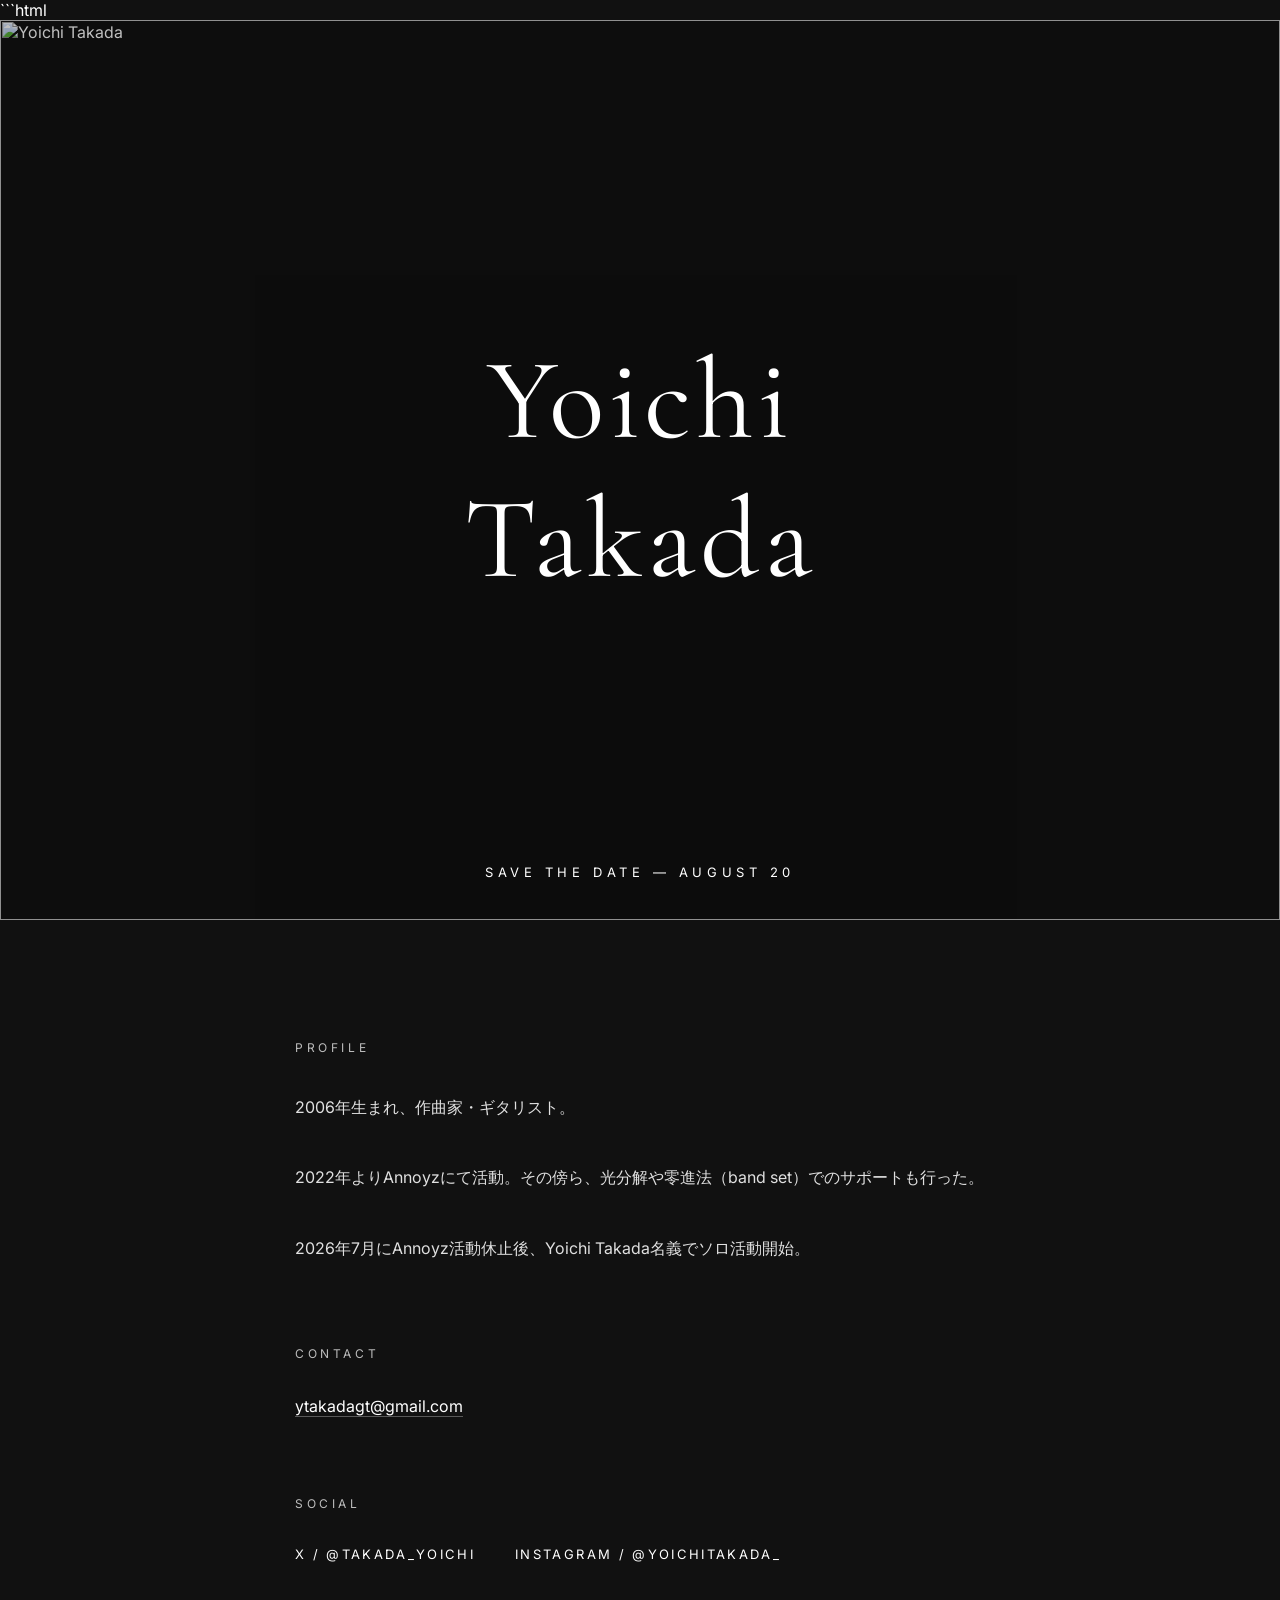
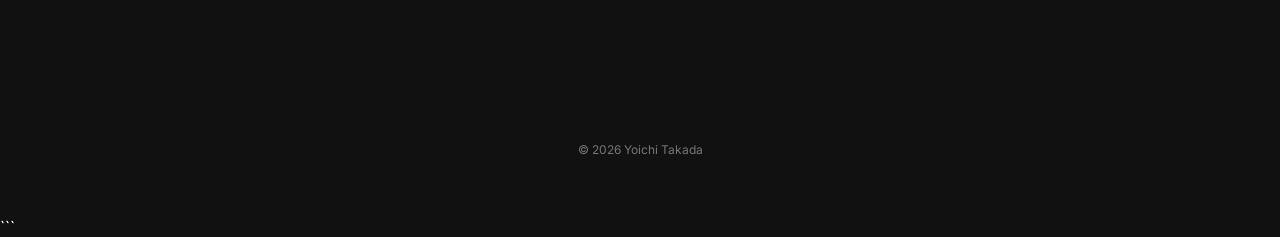
==== index.html @ 4ba884b1 "Update index.html" ====
```html
<!DOCTYPE html>
<html lang="ja">
<head>

<meta charset="UTF-8">
<meta name="viewport" content="width=device-width, initial-scale=1.0">

<title>Yoichi Takada</title>

<meta name="description" content="Yoichi Takada Official Website">

<link rel="preconnect" href="https://fonts.googleapis.com">
<link rel="preconnect" href="https://fonts.gstatic.com" crossorigin>

<link href="https://fonts.googleapis.com/css2?family=Cormorant+Garamond:wght@400;500&family=Inter:wght@300;400&display=swap" rel="stylesheet">

<style>

*{
    margin:0;
    padding:0;
    box-sizing:border-box;
}

html{
    scroll-behavior:smooth;
}

body{

    background:#111;
    color:#fff;
    font-family:"Inter",sans-serif;

}

/* ---------- HERO ---------- */

.hero{

    position:relative;
    width:100%;
    height:100vh;
    overflow:hidden;

}

.hero img{

    width:100%;
    height:100%;
    object-fit:cover;
    animation:zoom 20s linear forwards;

}

.hero::after{

    content:"";
    position:absolute;
    inset:0;
    background:rgba(0,0,0,.25);

}

.title{

    position:absolute;

    top:50%;
    left:50%;

    transform:translate(-50%,-50%);

    z-index:2;

    font-family:"Cormorant Garamond",serif;

    font-size:clamp(54px,9vw,120px);

    letter-spacing:.04em;

    text-align:center;

    font-weight:400;

}

.date{

    position:absolute;

    bottom:40px;
    left:50%;

    transform:translateX(-50%);

    z-index:2;

    font-size:13px;

    letter-spacing:.35em;

    text-transform:uppercase;

}

/* ---------- CONTENT ---------- */

.content{

    max-width:760px;

    margin:120px auto;

    padding:0 35px;

}

.section-title{

    font-size:12px;

    letter-spacing:.3em;

    text-transform:uppercase;

    margin-bottom:35px;

    color:#bdbdbd;

}

.bio{

    font-size:16px;

    line-height:2.2;

    color:#e0e0e0;

    margin-bottom:80px;

}

.contact{

    margin-bottom:80px;

}

.contact a{

    color:white;

    text-decoration:none;

    border-bottom:1px solid rgba(255,255,255,.3);

    transition:.3s;

}

.contact a:hover{

    border-color:white;

}

.social{

    display:flex;

    gap:40px;

    flex-wrap:wrap;

}

.social a{

    color:white;

    text-decoration:none;

    letter-spacing:.18em;

    text-transform:uppercase;

    font-size:13px;

    transition:.3s;

}

.social a:hover{

    opacity:.6;

}

footer{

    text-align:center;

    padding:60px 20px;

    color:#777;

    font-size:12px;

}

@keyframes zoom{

    from{

        transform:scale(1.05);

    }

    to{

        transform:scale(1);

    }

}

@media(max-width:768px){

.title{

    font-size:56px;

}

.bio{

    font-size:15px;

}

.social{

    flex-direction:column;

    gap:18px;

}

}

</style>

</head>

<body>

<section class="hero">

<img src="artist.jpg" alt="Yoichi Takada">

<div class="title">
Yoichi Takada
</div>

<div class="date">
SAVE THE DATE — AUGUST 20
</div>

</section>

<section class="content">

<div class="section-title">
PROFILE
</div>

<div class="bio">

2006年生まれ、作曲家・ギタリスト。<br><br>

2022年よりAnnoyzにて活動。その傍ら、光分解や零進法（band set）でのサポートも行った。<br><br>

2026年7月にAnnoyz活動休止後、Yoichi Takada名義でソロ活動開始。

</div>

<div class="section-title">
CONTACT
</div>

<div class="contact">

<a href="mailto:ytakadagt@gmail.com">
ytakadagt@gmail.com
</a>

</div>

<div class="section-title">
SOCIAL
</div>

<div class="social">

<a href="https://x.com/takada_yoichi" target="_blank">
X / @takada_yoichi
</a>

<a href="https://www.instagram.com/yoichitakada_?igshid=MzNlNGNkZWQ4Mg%3D%3D" target="_blank">
Instagram / @yoichitakada_
</a>

</div>

</section>

<footer>

© 2026 Yoichi Takada

</footer>

</body>
</html>
```
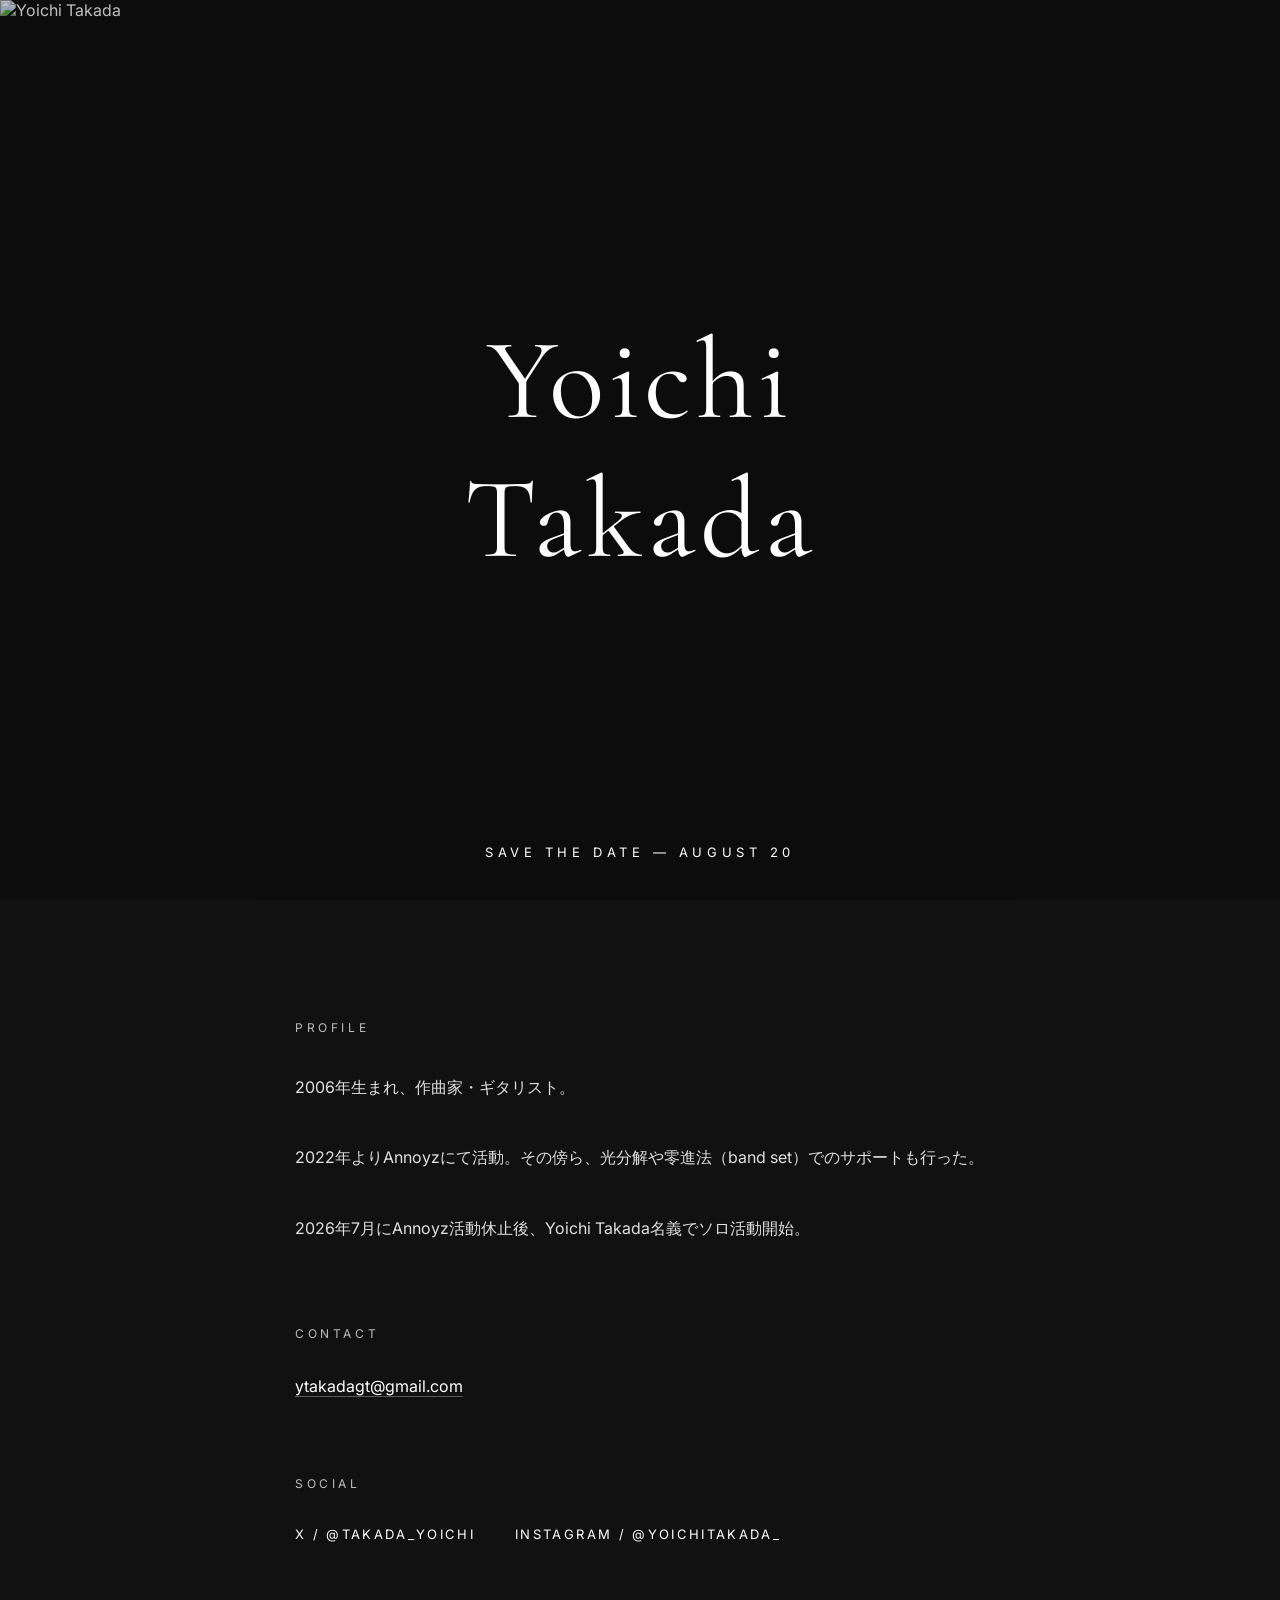
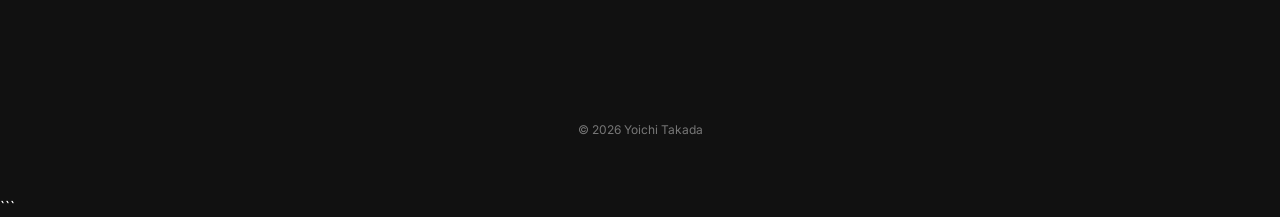
==== commit 42161402: "Fix HTML encoding issues in index.html" ====
--- a/index.html
+++ b/index.html
@@ -1,4 +1,3 @@
-```html
 <!DOCTYPE html>
 <html lang="ja">
 <head>
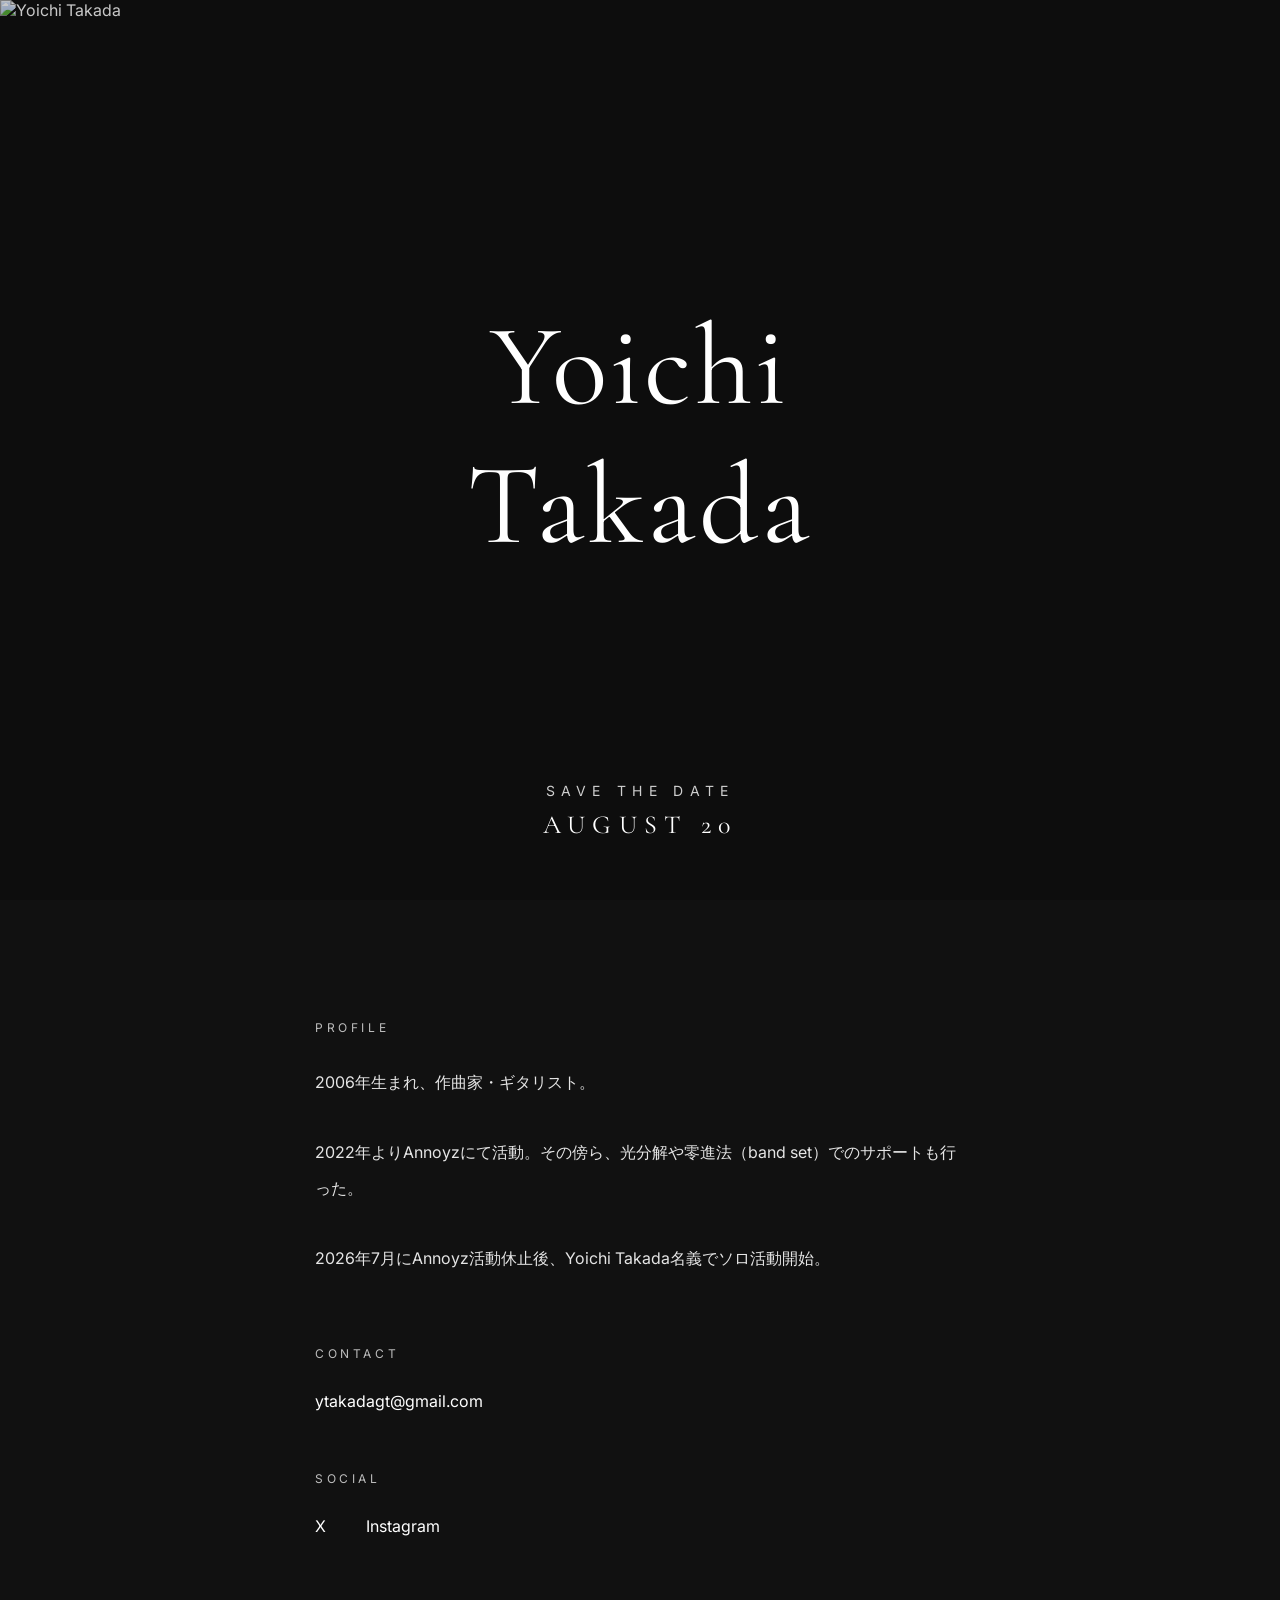
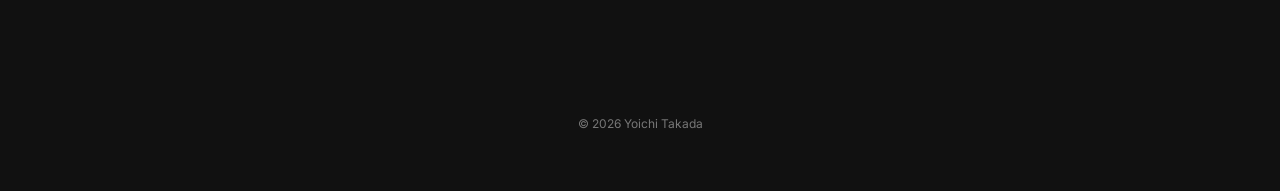
==== commit bf9c5f3d: "Revise index.html for layout and styling updates Updated the HTML structure and styles for the Yoich" ====
--- a/index.html
+++ b/index.html
@@ -27,41 +27,35 @@
 }
 
 body{
-
     background:#111;
     color:#fff;
     font-family:"Inter",sans-serif;
-
 }
 
 /* ---------- HERO ---------- */
 
 .hero{
-
     position:relative;
     width:100%;
     height:100vh;
     overflow:hidden;
-
 }
 
 .hero img{
-
     width:100%;
     height:100%;
     object-fit:cover;
-    animation:zoom 20s linear forwards;
-
+    animation:zoom 18s ease forwards;
 }
 
 .hero::after{
-
     content:"";
     position:absolute;
     inset:0;
-    background:rgba(0,0,0,.25);
-
-}
+    background:rgba(0,0,0,.22);
+}
+
+/* ---------- TITLE ---------- */
 
 .title{
 
@@ -70,159 +64,162 @@
     top:50%;
     left:50%;
 
-    transform:translate(-50%,-50%);
+    transform:translate(-50%,-55%);
 
     z-index:2;
 
     font-family:"Cormorant Garamond",serif;
 
-    font-size:clamp(54px,9vw,120px);
-
-    letter-spacing:.04em;
+    font-size:clamp(64px,9vw,140px);
+
+    font-weight:400;
+
+    letter-spacing:.03em;
 
     text-align:center;
 
+}
+
+/* ---------- SAVE THE DATE ---------- */
+
+.date{
+
+    position:absolute;
+
+    left:50%;
+
+    bottom:60px;
+
+    transform:translateX(-50%);
+
+    z-index:2;
+
+    text-align:center;
+
+    text-transform:uppercase;
+
+    color:white;
+
+}
+
+.date .save{
+
+    font-size:14px;
+
+    letter-spacing:.45em;
+
+    opacity:.8;
+
+}
+
+.date .day{
+
+    margin-top:10px;
+
+    font-size:26px;
+
+    letter-spacing:.28em;
+
+    font-family:"Cormorant Garamond",serif;
+
+}
+
+/* ---------- CONTENT ---------- */
+
+.content{
+
+    max-width:720px;
+
+    margin:120px auto;
+
+    padding:0 35px;
+
+}
+
+h2{
+
+    font-size:12px;
+
+    letter-spacing:.3em;
+
+    text-transform:uppercase;
+
+    margin-bottom:30px;
+
+    color:#bdbdbd;
+
     font-weight:400;
 
 }
 
-.date{
-
-    position:absolute;
-
-    bottom:40px;
-    left:50%;
-
-    transform:translateX(-50%);
-
-    z-index:2;
-
-    font-size:13px;
-
-    letter-spacing:.35em;
-
-    text-transform:uppercase;
-
-}
-
-/* ---------- CONTENT ---------- */
-
-.content{
-
-    max-width:760px;
-
-    margin:120px auto;
-
-    padding:0 35px;
-
-}
-
-.section-title{
+.bio{
+
+    font-size:16px;
+
+    line-height:2.2;
+
+    color:#e5e5e5;
+
+    margin-bottom:70px;
+
+}
+
+.contact{
+
+    margin-bottom:60px;
+
+}
+
+.contact a,
+.social a{
+
+    color:white;
+
+    text-decoration:none;
+
+    transition:.3s;
+
+}
+
+.contact a:hover,
+.social a:hover{
+
+    opacity:.6;
+
+}
+
+.social{
+
+    display:flex;
+
+    gap:40px;
+
+    flex-wrap:wrap;
+
+}
+
+footer{
+
+    text-align:center;
+
+    padding:60px;
+
+    color:#777;
 
     font-size:12px;
 
-    letter-spacing:.3em;
-
-    text-transform:uppercase;
-
-    margin-bottom:35px;
-
-    color:#bdbdbd;
-
-}
-
-.bio{
-
-    font-size:16px;
-
-    line-height:2.2;
-
-    color:#e0e0e0;
-
-    margin-bottom:80px;
-
-}
-
-.contact{
-
-    margin-bottom:80px;
-
-}
-
-.contact a{
-
-    color:white;
-
-    text-decoration:none;
-
-    border-bottom:1px solid rgba(255,255,255,.3);
-
-    transition:.3s;
-
-}
-
-.contact a:hover{
-
-    border-color:white;
-
-}
-
-.social{
-
-    display:flex;
-
-    gap:40px;
-
-    flex-wrap:wrap;
-
-}
-
-.social a{
-
-    color:white;
-
-    text-decoration:none;
-
-    letter-spacing:.18em;
-
-    text-transform:uppercase;
-
-    font-size:13px;
-
-    transition:.3s;
-
-}
-
-.social a:hover{
-
-    opacity:.6;
-
-}
-
-footer{
-
-    text-align:center;
-
-    padding:60px 20px;
-
-    color:#777;
-
-    font-size:12px;
-
-}
+}
+
+/* ---------- ANIMATION ---------- */
 
 @keyframes zoom{
 
     from{
-
         transform:scale(1.05);
-
     }
 
     to{
-
         transform:scale(1);
-
     }
 
 }
@@ -231,7 +228,19 @@
 
 .title{
 
-    font-size:56px;
+    font-size:58px;
+
+}
+
+.date .save{
+
+    font-size:11px;
+
+}
+
+.date .day{
+
+    font-size:22px;
 
 }
 
@@ -266,16 +275,22 @@
 </div>
 
 <div class="date">
-SAVE THE DATE — AUGUST 20
+
+<div class="save">
+SAVE THE DATE
+</div>
+
+<div class="day">
+AUGUST 20
+</div>
+
 </div>
 
 </section>
 
 <section class="content">
 
-<div class="section-title">
-PROFILE
-</div>
+<h2>PROFILE</h2>
 
 <div class="bio">
 
@@ -287,9 +302,7 @@
 
 </div>
 
-<div class="section-title">
-CONTACT
-</div>
+<h2>CONTACT</h2>
 
 <div class="contact">
 
@@ -299,18 +312,16 @@
 
 </div>
 
-<div class="section-title">
-SOCIAL
-</div>
+<h2>SOCIAL</h2>
 
 <div class="social">
 
 <a href="https://x.com/takada_yoichi" target="_blank">
-X / @takada_yoichi
+X
 </a>
 
 <a href="https://www.instagram.com/yoichitakada_?igshid=MzNlNGNkZWQ4Mg%3D%3D" target="_blank">
-Instagram / @yoichitakada_
+Instagram
 </a>
 
 </div>
@@ -325,4 +336,3 @@
 
 </body>
 </html>
-```
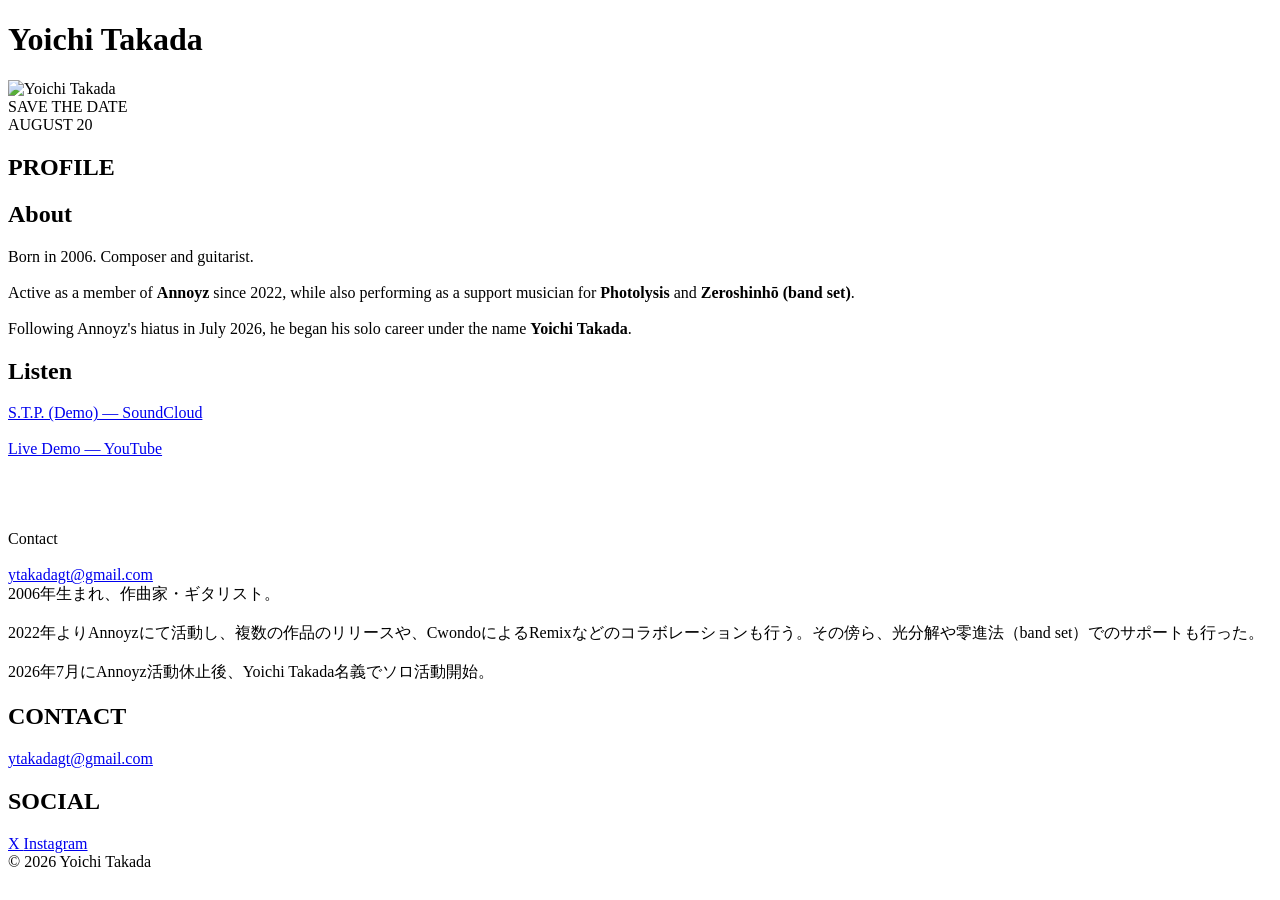
==== commit e672902a: "Revise index.html with English profile and new sections Updated the profile section with English con" ====
--- a/index.html
+++ b/index.html
@@ -1,5 +1,6 @@
 <!DOCTYPE html>
 <html lang="ja">
+
 <head>
 
 <meta charset="UTF-8">
@@ -7,274 +8,32 @@
 
 <title>Yoichi Takada</title>
 
-<meta name="description" content="Yoichi Takada Official Website">
+<meta name="description" content="Official Website">
 
 <link rel="preconnect" href="https://fonts.googleapis.com">
 <link rel="preconnect" href="https://fonts.gstatic.com" crossorigin>
 
 <link href="https://fonts.googleapis.com/css2?family=Cormorant+Garamond:wght@400;500&family=Inter:wght@300;400&display=swap" rel="stylesheet">
 
-<style>
-
-*{
-    margin:0;
-    padding:0;
-    box-sizing:border-box;
-}
-
-html{
-    scroll-behavior:smooth;
-}
-
-body{
-    background:#111;
-    color:#fff;
-    font-family:"Inter",sans-serif;
-}
-
-/* ---------- HERO ---------- */
-
-.hero{
-    position:relative;
-    width:100%;
-    height:100vh;
-    overflow:hidden;
-}
-
-.hero img{
-    width:100%;
-    height:100%;
-    object-fit:cover;
-    animation:zoom 18s ease forwards;
-}
-
-.hero::after{
-    content:"";
-    position:absolute;
-    inset:0;
-    background:rgba(0,0,0,.22);
-}
-
-/* ---------- TITLE ---------- */
-
-.title{
-
-    position:absolute;
-
-    top:50%;
-    left:50%;
-
-    transform:translate(-50%,-55%);
-
-    z-index:2;
-
-    font-family:"Cormorant Garamond",serif;
-
-    font-size:clamp(64px,9vw,140px);
-
-    font-weight:400;
-
-    letter-spacing:.03em;
-
-    text-align:center;
-
-}
-
-/* ---------- SAVE THE DATE ---------- */
-
-.date{
-
-    position:absolute;
-
-    left:50%;
-
-    bottom:60px;
-
-    transform:translateX(-50%);
-
-    z-index:2;
-
-    text-align:center;
-
-    text-transform:uppercase;
-
-    color:white;
-
-}
-
-.date .save{
-
-    font-size:14px;
-
-    letter-spacing:.45em;
-
-    opacity:.8;
-
-}
-
-.date .day{
-
-    margin-top:10px;
-
-    font-size:26px;
-
-    letter-spacing:.28em;
-
-    font-family:"Cormorant Garamond",serif;
-
-}
-
-/* ---------- CONTENT ---------- */
-
-.content{
-
-    max-width:720px;
-
-    margin:120px auto;
-
-    padding:0 35px;
-
-}
-
-h2{
-
-    font-size:12px;
-
-    letter-spacing:.3em;
-
-    text-transform:uppercase;
-
-    margin-bottom:30px;
-
-    color:#bdbdbd;
-
-    font-weight:400;
-
-}
-
-.bio{
-
-    font-size:16px;
-
-    line-height:2.2;
-
-    color:#e5e5e5;
-
-    margin-bottom:70px;
-
-}
-
-.contact{
-
-    margin-bottom:60px;
-
-}
-
-.contact a,
-.social a{
-
-    color:white;
-
-    text-decoration:none;
-
-    transition:.3s;
-
-}
-
-.contact a:hover,
-.social a:hover{
-
-    opacity:.6;
-
-}
-
-.social{
-
-    display:flex;
-
-    gap:40px;
-
-    flex-wrap:wrap;
-
-}
-
-footer{
-
-    text-align:center;
-
-    padding:60px;
-
-    color:#777;
-
-    font-size:12px;
-
-}
-
-/* ---------- ANIMATION ---------- */
-
-@keyframes zoom{
-
-    from{
-        transform:scale(1.05);
-    }
-
-    to{
-        transform:scale(1);
-    }
-
-}
-
-@media(max-width:768px){
-
-.title{
-
-    font-size:58px;
-
-}
-
-.date .save{
-
-    font-size:11px;
-
-}
-
-.date .day{
-
-    font-size:22px;
-
-}
-
-.bio{
-
-    font-size:15px;
-
-}
-
-.social{
-
-    flex-direction:column;
-
-    gap:18px;
-
-}
-
-}
-
-</style>
+<link rel="stylesheet" href="style.css">
 
 </head>
 
 <body>
 
+<header>
+
+<h1>Yoichi Takada</h1>
+
+</header>
+
 <section class="hero">
 
 <img src="artist.jpg" alt="Yoichi Takada">
 
-<div class="title">
-Yoichi Takada
-</div>
+</section>
 
-<div class="date">
+<section class="announcement">
 
 <div class="save">
 SAVE THE DATE
@@ -284,33 +43,79 @@
 AUGUST 20
 </div>
 
-</div>
-
 </section>
 
 <section class="content">
 
 <h2>PROFILE</h2>
 
-<div class="bio">
+<p>
+  
+<section class="about">
 
+    <h2>About</h2>
+
+    <p>
+        Born in 2006. Composer and guitarist.<br><br>
+
+        Active as a member of <strong>Annoyz</strong> since 2022,
+        while also performing as a support musician for
+        <strong>Photolysis</strong> and
+        <strong>Zeroshinhō (band set)</strong>.<br><br>
+
+        Following Annoyz's hiatus in July 2026,
+        he began his solo career under the name
+        <strong>Yoichi Takada</strong>.
+    </p>
+
+    <h2>Listen</h2>
+
+    <div class="contact">
+
+        <a href="https://soundcloud.com/gtkyv4ghlfkr/s-t-p-demo?si=6cf0190f901647ad8d19c75498f83e5d&utm_source=clipboard&utm_medium=text&utm_campaign=social_sharing" target="_blank">
+            S.T.P. (Demo) — SoundCloud
+        </a>
+
+        <br><br>
+
+        <a href="https://youtu.be/60GhlmICBAw?si=MlDs007wc3rAFkXS" target="_blank">
+            Live Demo — YouTube
+        </a>
+
+    </div>
+
+    <br><br><br><br>
+
+    <div class="contact">
+
+        Contact
+
+        <br><br>
+
+        <a href="mailto:ytakadagt@gmail.com">
+            ytakadagt@gmail.com
+        </a>
+
+    </div>
+
+</section>
 2006年生まれ、作曲家・ギタリスト。<br><br>
-
-2022年よりAnnoyzにて活動。その傍ら、光分解や零進法（band set）でのサポートも行った。<br><br>
-
+2022年よりAnnoyzにて活動し、複数の作品のリリースや、CwondoによるRemixなどのコラボレーションも行う。その傍ら、光分解や零進法（band set）でのサポートも行った。<br><br>
 2026年7月にAnnoyz活動休止後、Yoichi Takada名義でソロ活動開始。
 
-</div>
+</p>
 
 <h2>CONTACT</h2>
 
-<div class="contact">
+<p>
 
 <a href="mailto:ytakadagt@gmail.com">
+
 ytakadagt@gmail.com
+
 </a>
 
-</div>
+</p>
 
 <h2>SOCIAL</h2>
 
@@ -320,7 +125,7 @@
 X
 </a>
 
-<a href="https://www.instagram.com/yoichitakada_?igshid=MzNlNGNkZWQ4Mg%3D%3D" target="_blank">
+<a href="https://www.instagram.com/yoichitakada_" target="_blank">
 Instagram
 </a>
 
@@ -335,4 +140,5 @@
 </footer>
 
 </body>
+
 </html>
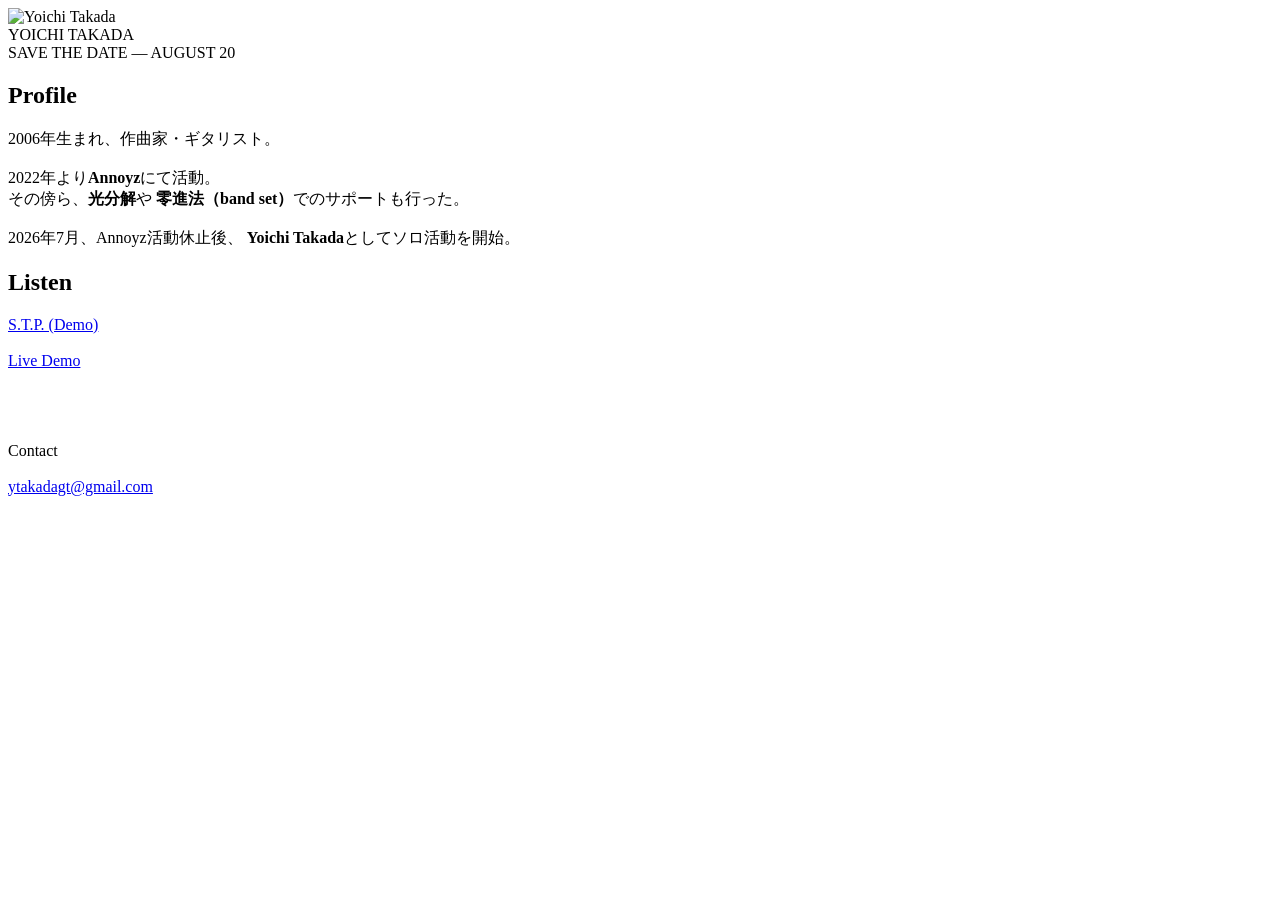
==== commit 415453f3: "Revise index.html with updated content and layout Updated the content and structure of the index.htm" ====
--- a/index.html
+++ b/index.html
@@ -8,12 +8,12 @@
 
 <title>Yoichi Takada</title>
 
-<meta name="description" content="Official Website">
+<meta name="description" content="Official website of Yoichi Takada">
 
 <link rel="preconnect" href="https://fonts.googleapis.com">
 <link rel="preconnect" href="https://fonts.gstatic.com" crossorigin>
 
-<link href="https://fonts.googleapis.com/css2?family=Cormorant+Garamond:wght@400;500&family=Inter:wght@300;400&display=swap" rel="stylesheet">
+<link href="https://fonts.googleapis.com/css2?family=Inter:wght@300;400&display=swap" rel="stylesheet">
 
 <link rel="stylesheet" href="style.css">
 
@@ -21,51 +21,35 @@
 
 <body>
 
-<header>
-
-<h1>Yoichi Takada</h1>
-
-</header>
-
 <section class="hero">
 
-<img src="artist.jpg" alt="Yoichi Takada">
+    <img src="artist.jpg" alt="Yoichi Takada">
+
+    <div class="overlay"></div>
+
+    <div class="name">
+        YOICHI TAKADA
+    </div>
+
+    <div class="date">
+        SAVE THE DATE — AUGUST 20
+    </div>
 
 </section>
 
-<section class="announcement">
-
-<div class="save">
-SAVE THE DATE
-</div>
-
-<div class="day">
-AUGUST 20
-</div>
-
-</section>
-
-<section class="content">
-
-<h2>PROFILE</h2>
-
-<p>
-  
 <section class="about">
 
-    <h2>About</h2>
+    <h2>Profile</h2>
 
     <p>
-        Born in 2006. Composer and guitarist.<br><br>
+        2006年生まれ、作曲家・ギタリスト。<br><br>
 
-        Active as a member of <strong>Annoyz</strong> since 2022,
-        while also performing as a support musician for
-        <strong>Photolysis</strong> and
-        <strong>Zeroshinhō (band set)</strong>.<br><br>
+        2022年より<strong>Annoyz</strong>にて活動。<br>
+        その傍ら、<strong>光分解</strong>や
+        <strong>零進法（band set）</strong>でのサポートも行った。<br><br>
 
-        Following Annoyz's hiatus in July 2026,
-        he began his solo career under the name
-        <strong>Yoichi Takada</strong>.
+        2026年7月、Annoyz活動休止後、
+        <strong>Yoichi Takada</strong>としてソロ活動を開始。
     </p>
 
     <h2>Listen</h2>
@@ -73,13 +57,13 @@
     <div class="contact">
 
         <a href="https://soundcloud.com/gtkyv4ghlfkr/s-t-p-demo?si=6cf0190f901647ad8d19c75498f83e5d&utm_source=clipboard&utm_medium=text&utm_campaign=social_sharing" target="_blank">
-            S.T.P. (Demo) — SoundCloud
+            S.T.P. (Demo)
         </a>
 
         <br><br>
 
         <a href="https://youtu.be/60GhlmICBAw?si=MlDs007wc3rAFkXS" target="_blank">
-            Live Demo — YouTube
+            Live Demo
         </a>
 
     </div>
@@ -99,45 +83,6 @@
     </div>
 
 </section>
-2006年生まれ、作曲家・ギタリスト。<br><br>
-2022年よりAnnoyzにて活動し、複数の作品のリリースや、CwondoによるRemixなどのコラボレーションも行う。その傍ら、光分解や零進法（band set）でのサポートも行った。<br><br>
-2026年7月にAnnoyz活動休止後、Yoichi Takada名義でソロ活動開始。
-
-</p>
-
-<h2>CONTACT</h2>
-
-<p>
-
-<a href="mailto:ytakadagt@gmail.com">
-
-ytakadagt@gmail.com
-
-</a>
-
-</p>
-
-<h2>SOCIAL</h2>
-
-<div class="social">
-
-<a href="https://x.com/takada_yoichi" target="_blank">
-X
-</a>
-
-<a href="https://www.instagram.com/yoichitakada_" target="_blank">
-Instagram
-</a>
-
-</div>
-
-</section>
-
-<footer>
-
-© 2026 Yoichi Takada
-
-</footer>
 
 </body>
 
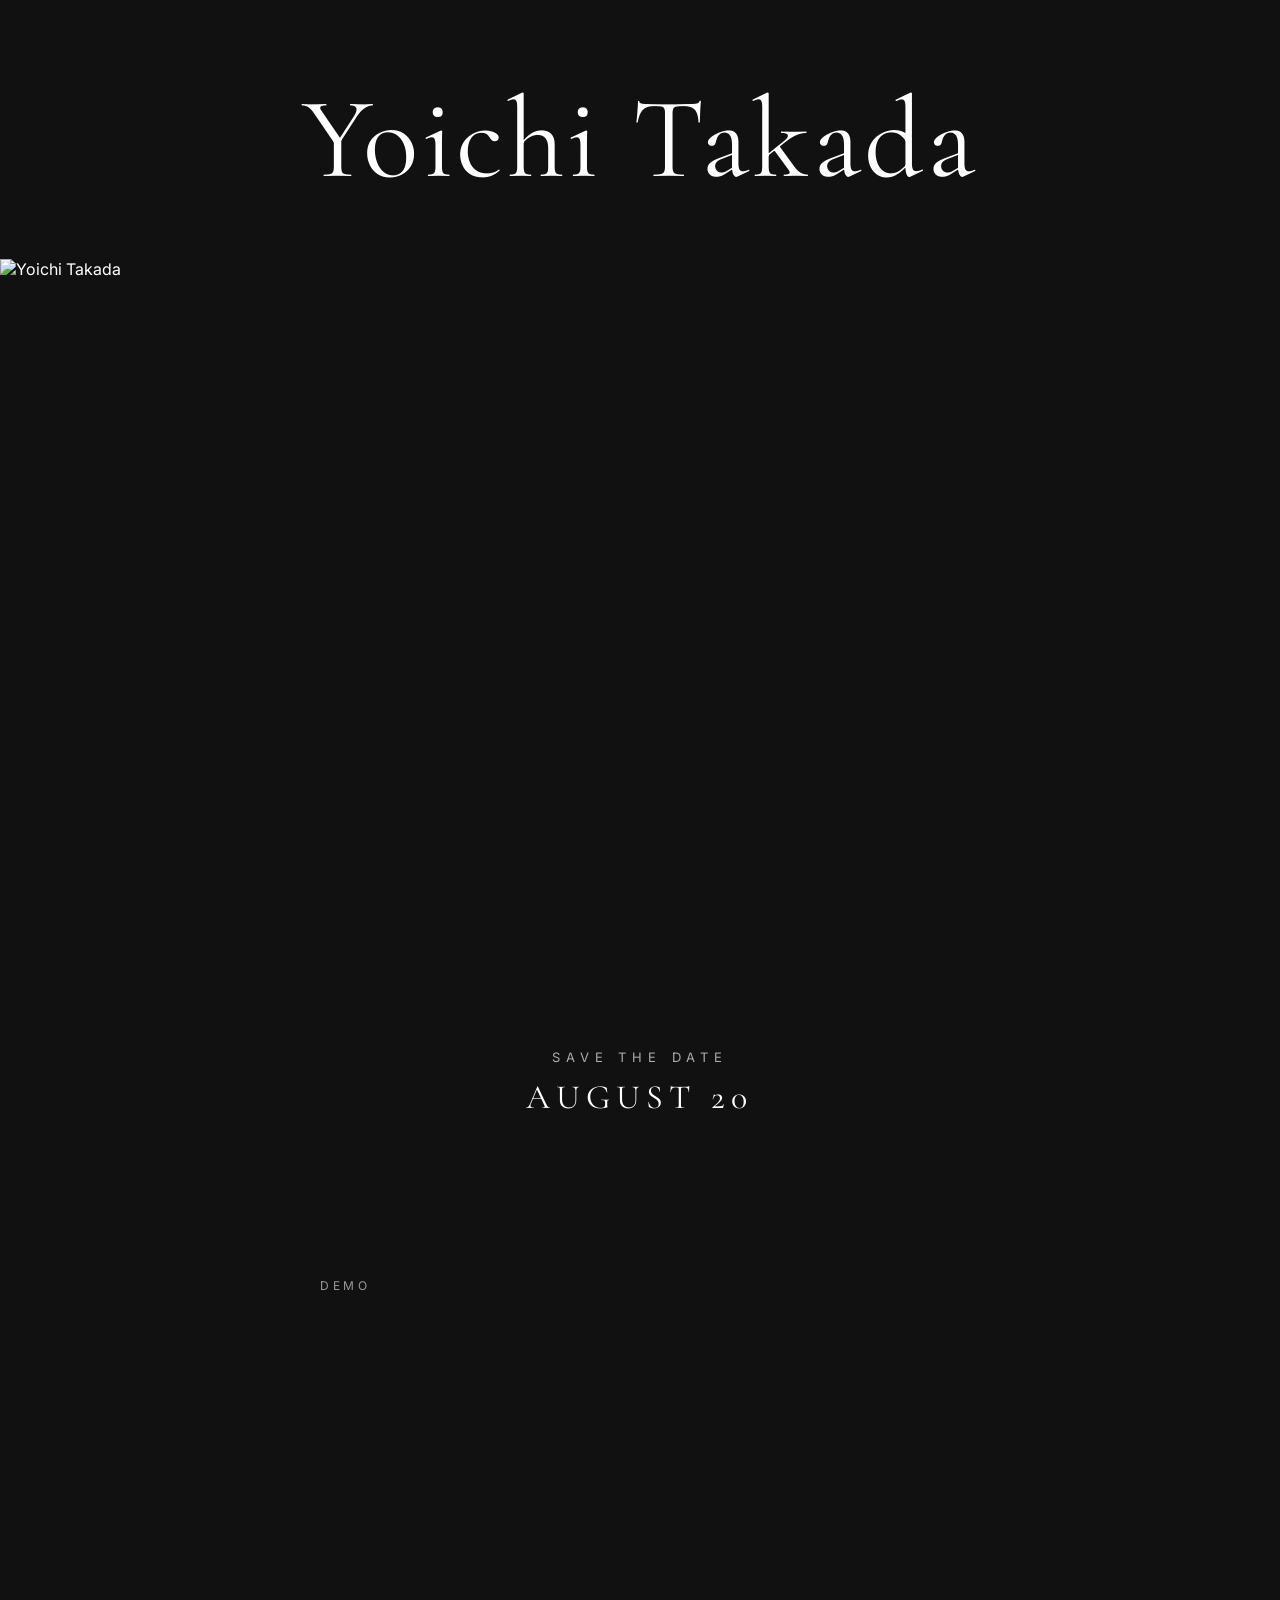
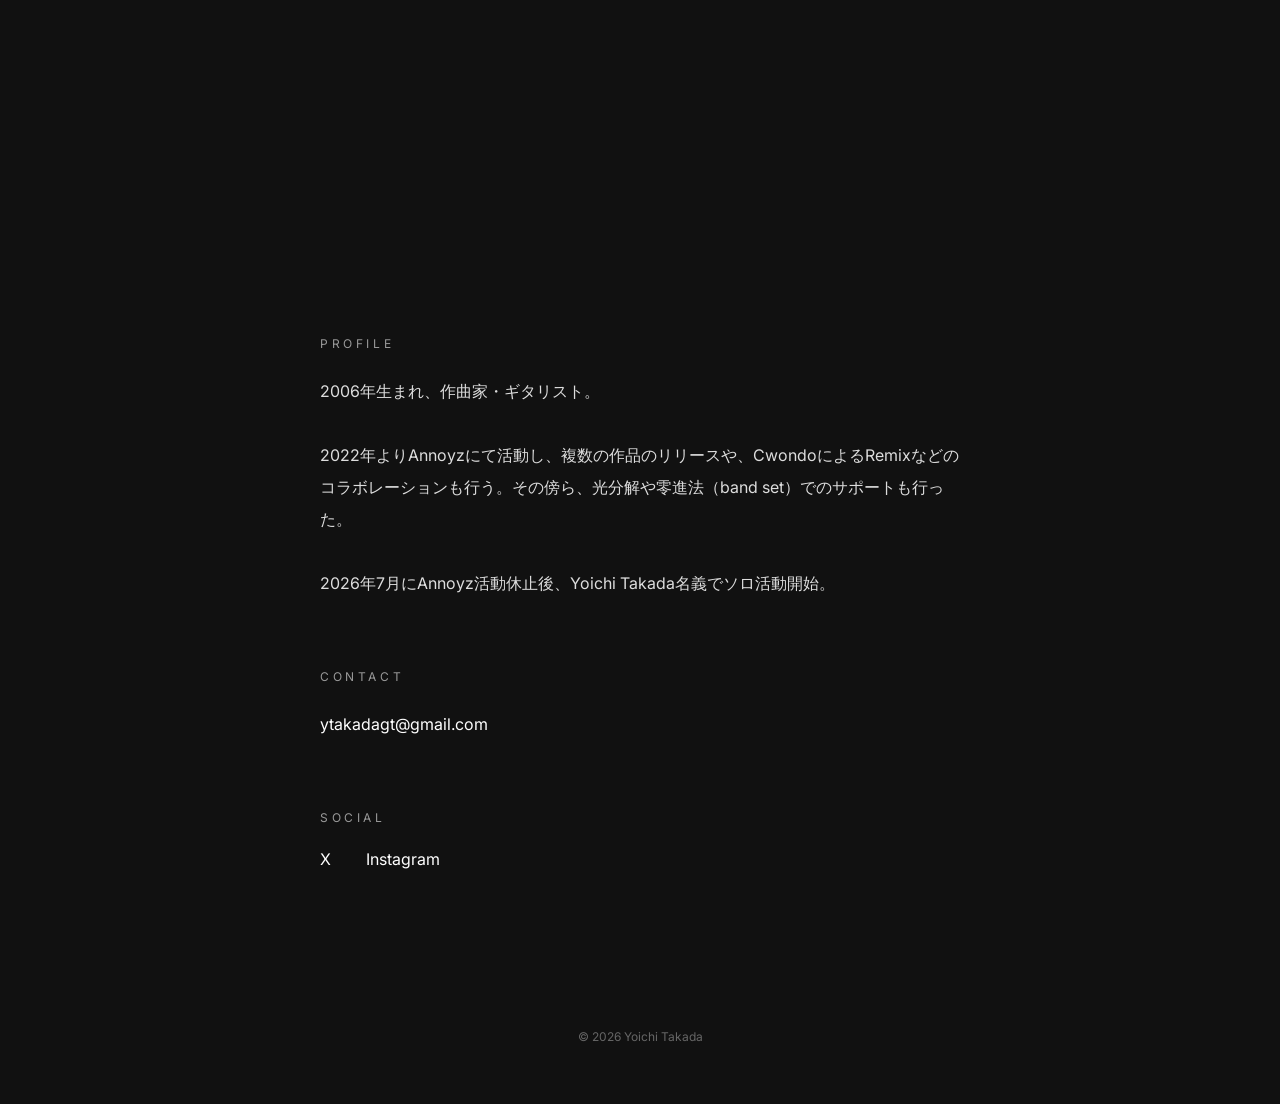
==== commit c819a5ed: "Rename index (3).html to index.html" ====
--- a/index.html
+++ b/index.html
@@ -1,89 +1,110 @@
-<!DOCTYPE html>
-<html lang="ja">
-
-<head>
-
-<meta charset="UTF-8">
-<meta name="viewport" content="width=device-width, initial-scale=1.0">
-
-<title>Yoichi Takada</title>
-
-<meta name="description" content="Official website of Yoichi Takada">
-
-<link rel="preconnect" href="https://fonts.googleapis.com">
-<link rel="preconnect" href="https://fonts.gstatic.com" crossorigin>
-
-<link href="https://fonts.googleapis.com/css2?family=Inter:wght@300;400&display=swap" rel="stylesheet">
-
-<link rel="stylesheet" href="style.css">
-
-</head>
-
-<body>
-
-<section class="hero">
-
-    <img src="artist.jpg" alt="Yoichi Takada">
-
-    <div class="overlay"></div>
-
-    <div class="name">
-        YOICHI TAKADA
-    </div>
-
-    <div class="date">
-        SAVE THE DATE — AUGUST 20
-    </div>
-
-</section>
-
-<section class="about">
-
-    <h2>Profile</h2>
-
-    <p>
-        2006年生まれ、作曲家・ギタリスト。<br><br>
-
-        2022年より<strong>Annoyz</strong>にて活動。<br>
-        その傍ら、<strong>光分解</strong>や
-        <strong>零進法（band set）</strong>でのサポートも行った。<br><br>
-
-        2026年7月、Annoyz活動休止後、
-        <strong>Yoichi Takada</strong>としてソロ活動を開始。
-    </p>
-
-    <h2>Listen</h2>
-
-    <div class="contact">
-
-        <a href="https://soundcloud.com/gtkyv4ghlfkr/s-t-p-demo?si=6cf0190f901647ad8d19c75498f83e5d&utm_source=clipboard&utm_medium=text&utm_campaign=social_sharing" target="_blank">
-            S.T.P. (Demo)
-        </a>
-
-        <br><br>
-
-        <a href="https://youtu.be/60GhlmICBAw?si=MlDs007wc3rAFkXS" target="_blank">
-            Live Demo
-        </a>
-
-    </div>
-
-    <br><br><br><br>
-
-    <div class="contact">
-
-        Contact
-
-        <br><br>
-
-        <a href="mailto:ytakadagt@gmail.com">
-            ytakadagt@gmail.com
-        </a>
-
-    </div>
-
-</section>
-
-</body>
-
-</html>
+<!DOCTYPE html>
+<html lang="ja">
+
+<head>
+
+<meta charset="UTF-8">
+<meta name="viewport" content="width=device-width, initial-scale=1.0">
+
+<title>Yoichi Takada</title>
+
+<meta name="description" content="Official Website">
+
+<link rel="preconnect" href="https://fonts.googleapis.com">
+<link rel="preconnect" href="https://fonts.gstatic.com" crossorigin>
+
+<link href="https://fonts.googleapis.com/css2?family=Cormorant+Garamond:wght@400;500&family=Inter:wght@300;400&display=swap" rel="stylesheet">
+
+<link rel="stylesheet" href="style.css">
+
+</head>
+
+<body>
+
+<header>
+
+<h1>Yoichi Takada</h1>
+
+</header>
+
+<section class="hero">
+
+<img src="artist.jpg" alt="Yoichi Takada">
+
+</section>
+
+<section class="announcement">
+
+<div class="save">
+SAVE THE DATE
+</div>
+
+<div class="day">
+AUGUST 20
+</div>
+
+</section>
+
+<section class="content">
+
+<h2>DEMO</h2>
+
+<div class="demo-container">
+
+<div class="soundcloud-player">
+<iframe width="100%" height="166" scrolling="no" frameborder="no" allow="autoplay" src="https://w.soundcloud.com/player/?url=https%3A%2F%2Fsoundcloud.com%2Fgtkyv4ghlfkr%2Fs-t-p-demo&color=%23ffffff&auto_play=false&hide_related=false&show_comments=true&show_user=true&show_reposts=false&show_teaser=true"></iframe>
+</div>
+
+<div class="youtube-player">
+<iframe width="100%" height="315" src="https://www.youtube.com/embed/60GhlmICBAw?si=C2VjLHRSBsSWQj7h" title="YouTube video player" frameborder="0" allow="accelerometer; autoplay; clipboard-write; encrypted-media; gyroscope; picture-in-picture; web-share" referrerpolicy="strict-origin-when-cross-origin" allowfullscreen></iframe>
+</div>
+
+</div>
+
+<h2>PROFILE</h2>
+
+<p>
+
+2006年生まれ、作曲家・ギタリスト。<br><br>
+2022年よりAnnoyzにて活動し、複数の作品のリリースや、CwondoによるRemixなどのコラボレーションも行う。その傍ら、光分解や零進法（band set）でのサポートも行った。<br><br>
+2026年7月にAnnoyz活動休止後、Yoichi Takada名義でソロ活動開始。
+
+</p>
+
+<h2>CONTACT</h2>
+
+<p>
+
+<a href="mailto:ytakadagt@gmail.com">
+
+ytakadagt@gmail.com
+
+</a>
+
+</p>
+
+<h2>SOCIAL</h2>
+
+<div class="social">
+
+<a href="https://x.com/takada_yoichi" target="_blank">
+X
+</a>
+
+<a href="https://www.instagram.com/yoichitakada_" target="_blank">
+Instagram
+</a>
+
+</div>
+
+</section>
+
+<footer>
+
+© 2026 Yoichi Takada
+
+</footer>
+
+</body>
+
+</html>
--- a/style.css
+++ b/style.css
@@ -0,0 +1,200 @@
+*{
+    margin:0;
+    padding:0;
+    box-sizing:border-box;
+}
+
+body{
+
+    background:#111;
+
+    color:#fff;
+
+    font-family:"Inter",sans-serif;
+
+}
+
+header{
+
+    padding:70px 20px 50px;
+
+    text-align:center;
+
+}
+
+h1{
+
+    font-family:"Cormorant Garamond",serif;
+
+    font-size:clamp(56px,9vw,120px);
+
+    font-weight:400;
+
+    letter-spacing:.03em;
+
+}
+
+.hero{
+
+    width:100%;
+
+}
+
+.hero img{
+
+    display:block;
+
+    width:100%;
+
+    height:80vh;
+
+    object-fit:cover;
+
+}
+
+.announcement{
+
+    text-align:center;
+
+    padding:70px 20px 90px;
+
+}
+
+.save{
+
+    font-size:13px;
+
+    letter-spacing:.45em;
+
+    text-transform:uppercase;
+
+    opacity:.65;
+
+}
+
+.day{
+
+    margin-top:12px;
+
+    font-family:"Cormorant Garamond",serif;
+
+    font-size:34px;
+
+    letter-spacing:.18em;
+
+}
+
+.content{
+
+    max-width:700px;
+
+    margin:auto;
+
+    padding:0 30px 100px;
+
+}
+
+h2{
+
+    font-size:12px;
+
+    letter-spacing:.3em;
+
+    font-weight:400;
+
+    color:#999;
+
+    margin-bottom:24px;
+
+    margin-top:70px;
+
+}
+
+p{
+
+    font-size:16px;
+
+    line-height:2;
+
+    color:#ddd;
+
+}
+
+a{
+
+    color:white;
+
+    text-decoration:none;
+
+}
+
+a:hover{
+
+    opacity:.6;
+
+}
+
+.social{
+
+    display:flex;
+
+    gap:35px;
+
+    margin-top:20px;
+
+}
+
+footer{
+
+    text-align:center;
+
+    padding:60px;
+
+    color:#666;
+
+    font-size:12px;
+
+}
+
+@media(max-width:768px){
+
+h1{
+
+    font-size:60px;
+
+}
+
+.hero img{
+
+    height:60vh;
+
+}
+
+.day{
+
+    font-size:24px;
+
+}
+
+.content{
+
+    padding:0 24px 80px;
+
+}
+
+.social{
+
+    flex-direction:column;
+
+    gap:15px;
+
+}
+
+}
+
+iframe{
+    width:100%;
+    aspect-ratio:16/9;
+    border:none;
+    margin-bottom:30px;
+}
